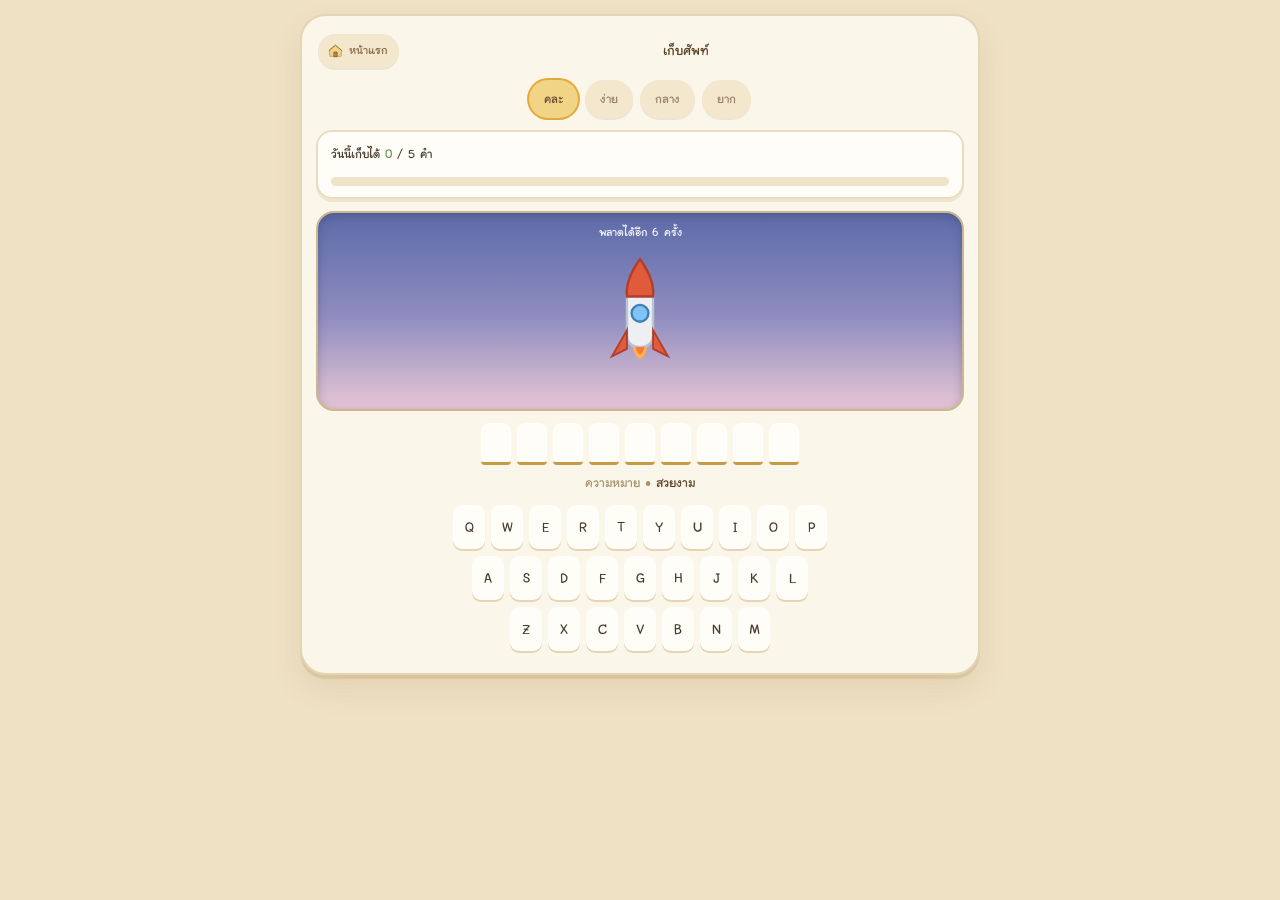
==== english/index.html @ 71263cd8 "english/ เกมเก็บศัพท์ (กู้ภัยจรวด) + คลังคำ 320 คำ - data/english/words.json 320 คำ (ง่าย 115 · กลาง" ====
<!DOCTYPE html>
<!-- ══════════════════════════════════════════════════════════
     english/index.html — เกมเก็บศัพท์ (กู้ภัยจรวด)
     ทายตัวอักษรให้ครบก่อนจรวดพัง · อ่านคำจาก ../data/english/words.json
     ══════════════════════════════════════════════════════════ -->
<html lang="th">
<head>
<meta charset="utf-8">
<meta name="viewport" content="width=device-width,initial-scale=1,viewport-fit=cover">
<title>เก็บศัพท์ • Study Valley</title>
<meta name="theme-color" content="#F1D486">
<link rel="manifest" href="../manifest.json">
<link rel="apple-touch-icon" href="../assets/apple-touch-icon.png">
<meta name="apple-mobile-web-app-capable" content="yes">
<meta name="apple-mobile-web-app-status-bar-style" content="default">
<meta name="apple-mobile-web-app-title" content="Study Valley">
<link rel="stylesheet" href="../assets/app.css">
<link rel="stylesheet" href="../assets/eng.css">
</head>
<body>
<div class="wrap">
<div class="panel">

  <div class="setbar">
    <a class="backlink" id="homelink" href="../index.html">หน้าแรก</a>
    <div class="settitle">เก็บศัพท์</div>
    <div class="streak" id="streak" style="display:none"></div>
  </div>

  <div class="lvchips" id="lvchips"></div>

  <div class="card daily">
    <div class="dailytop">
      <div>วันนี้เก็บได้ <b id="dailyN">0</b> / <span id="dailyGoal">5</span> คำ</div>
      <div class="dailydone" id="dailyDone" style="display:none">ครบเป้าแล้ว</div>
    </div>
    <div class="pbar"><i id="dailyfill" style="width:0%"></i></div>
  </div>

  <div class="stage" id="stage"></div>

  <div class="slots" id="slots"></div>
  <div class="hinttext" id="hinttext"></div>
  <button class="speakbtn" id="speakBtn" style="display:none"></button>

  <div class="keyboard" id="keyboard"></div>

  <div class="engnav" id="engnav" style="display:none">
    <button class="btn primary" id="nextBtn">คำถัดไป</button>
  </div>

</div>
</div>
<script src="../assets/art.js"></script>
<script src="../assets/eng.js"></script>
</body>
</html>
---- assets/app.css ----
/* ═══════════════════════════════════════════
   assets/app.css  —  DESIGN TOKENS
   ═══════════════════════════════════════════ */
@font-face{
  font-family:'Layiji';
  src:url('fonts/Layiji.woff2') format('woff2');
  font-weight:400 800;
  font-display:block;
  size-adjust:112%;   /* ชดเชยตัวอักษร Layiji ที่เล็กกว่าปกติ */
}
:root{
  /* พื้น */
  --paper:#EFE1C4;   --panel:#FBF6EA;   --card:#FFFDF7;
  --line:#E6D4B2;    --line-2:#EBDCC0;  --rule:#EADBBE;
  /* ตัวอักษร */
  --ink:#4A3A2E;     --ink-hi:#5C4326;  --muted:#A8926E;  --dim:#B09A78;
  /* ทอง */
  --gold:#F1D486;    --gold-d:#E4A93C;  --gold-x:#C08A28;
  --gold-pale:#FBEFC9; --gold-ring:#ECD08A; --gold-ink:#8A5A1E;
  --wood:#6B4A2E;    --wood-d:#4E331F;  --wood-l:#8A6A48;
  /* ชิป */
  --tan:#F3E7CE;     --tan-ink:#9A8468;
  /* สถานะ */
  --green:#8FBE6E;   --green-x:#6E9B50; --green-ink:#5E8B4B;
  --green-pale:#EAF2DC; --green-ring:#CADFB4;
  --rose:#FBE3E4;    --rose-ink:#C56C77; --rose-ring:#F0C3C7;
  --blue:#E1EEF3;    --blue-ink:#4E90AF; --blue-ring:#BFE0EC;
  --plum:#F0E9F8;    --plum-ink:#8A6DB3;
  /* เงาแข็ง = ลายเซ็นของธีม */
  --lift-1:0 3px 0 rgba(190,160,110,.20);
  --lift-2:0 4px 0 rgba(190,160,110,.30), 0 14px 30px rgba(120,90,40,.10);
}
*{box-sizing:border-box}
html,body{margin:0}
body{
  background:var(--paper); color:var(--ink); line-height:1.5;
  font-family:'Layiji',-apple-system,'Segoe UI',sans-serif;
  -webkit-font-smoothing:antialiased; -webkit-tap-highlight-color:transparent;
}
button,input,select,textarea{font-family:inherit}
input,select,textarea{line-height:1.5}
a{color:inherit;text-decoration:none}
svg{display:block}   /* กัน baseline gap เวลารูปอยู่ข้างข้อความ */
::selection{background:var(--gold)}
@keyframes twinkle{0%,100%{opacity:.35;transform:rotate(45deg) scale(.85)}50%{opacity:1;transform:rotate(45deg) scale(1)}}

/* ── โครง ── */
.wrap{padding:14px 12px 44px}
.panel{max-width:680px;margin:0 auto;background:var(--panel);border:2px solid var(--line);
       border-radius:26px;box-shadow:var(--lift-2);padding:16px 14px 22px}
.brand{display:flex;align-items:center;justify-content:center;gap:10px;margin:6px 0 14px}
.brand h1{margin:0;font-size:31px;font-weight:800;color:var(--ink-hi);letter-spacing:.3px}
.spark{width:12px;height:12px;border-radius:2px;transform:rotate(45deg);animation:twinkle 2.6s ease-in-out infinite}

/* ── ป้ายริบบิ้น (หัวข้อ) ── */
.ribbon{display:flex;justify-content:center;margin:28px 0 14px}
.ribbon > span{position:relative;background:var(--gold);color:var(--wood);font-weight:800;
  font-size:19.5px;padding:8px 24px;border-radius:9px;
  box-shadow:0 0 0 3px #F8E7B2, 0 3px 0 rgba(150,100,40,.3)}
.ribbon > span::before,.ribbon > span::after{content:'';position:absolute;top:50%;
  transform:translateY(-50%);border:11px solid transparent}
.ribbon > span::before{left:-15px;border-right:13px solid #C99A45}
.ribbon > span::after{right:-15px;border-left:13px solid #C99A45}

/* ── การ์ด ── */
.card{background:var(--card);border:2px solid var(--line-2);border-radius:16px;
      padding:12px;box-shadow:var(--lift-1)}
.row{display:flex;align-items:center;gap:11px}
.stack{display:flex;flex-direction:column;gap:10px}
.grid{display:flex;flex-wrap:wrap;gap:10px}

/* ── ชิป / แท็ก ── */
.chip{font-weight:700;font-size:12.5px;padding:2px 9px;border-radius:20px;white-space:nowrap}
.chip.gold{background:var(--gold-pale);color:var(--gold-ink);box-shadow:0 0 0 1.5px var(--gold-ring)}
.chip.green{background:var(--green-pale);color:var(--green-ink);box-shadow:0 0 0 1.5px var(--green-ring)}
.chip.rose{background:var(--rose);color:var(--rose-ink);box-shadow:0 0 0 1.5px var(--rose-ring)}
.chip.blue{background:var(--blue);color:var(--blue-ink);box-shadow:0 0 0 1.5px var(--blue-ring)}
.chip.plain{background:var(--tan);color:#7A6A58;box-shadow:none;font-weight:600}

/* ── ปุ่ม ── */
.btn{border:0;border-radius:11px;padding:10px 14px;font-weight:700;font-size:16px;cursor:pointer;
     min-height:44px}
.btn.primary{background:var(--green);color:#fff;font-weight:800;box-shadow:0 3px 0 var(--green-x)}
.btn.soft{background:var(--tan);color:var(--wood-l);box-shadow:0 3px 0 rgba(150,100,40,.14)}
.btn.pill{border-radius:22px;padding:7px 15px;min-height:0;font-size:16px;
          display:inline-flex;align-items:center;gap:7px}
.btn.on{background:var(--gold);color:var(--wood);box-shadow:0 0 0 2px var(--gold-d)}
.btn.off{background:var(--tan);color:var(--tan-ink);box-shadow:0 2px 0 rgba(150,100,40,.12)}
.btn.danger{background:var(--rose-ink);color:#fff;box-shadow:none}
.btn.dash{border:2px dashed #D9C08A;background:#FBF1D8;color:#9A6E2E;border-radius:15px;
          width:100%;padding:12px}
.btn:active{transform:translateY(1px)}

/* ── โปรไฟล์ ── */
.avatar{width:58px;height:58px;flex:0 0 58px;border-radius:15px;background:#F5EAD2;
        box-shadow:inset 0 0 0 2px var(--line);display:flex;align-items:center;
        justify-content:center;font-size:35px;cursor:pointer;overflow:hidden}
.nameIn{width:100%;border:0;background:transparent;font-weight:700;font-size:22px;
        color:var(--ink);outline:none;line-height:1.5;padding:2px 0}
.lvbox{flex:0 0 auto;text-align:center;background:var(--gold);border-radius:14px;
       padding:7px 12px;box-shadow:0 0 0 2px var(--gold-ring)}
.lvbox b{display:block;font-size:23px;color:var(--wood);line-height:1}
.lvbox small{font-weight:700;font-size:12px;color:var(--gold-ink)}

/* ── แถบเลเวล ── */
.lvbar{position:relative;height:16px;background:#EDE0C6;border-radius:9px;margin:14px 6px 4px;
       box-shadow:inset 0 0 0 2px #E2D2B0}
.lvfill{height:100%;border-radius:9px;background:linear-gradient(90deg,#F6D372,#E4A93C);
        transition:width .6s}
.hero{position:absolute;top:50%;transform:translate(-50%,-50%);width:26px;height:26px;
      border-radius:9px;background:var(--gold);box-shadow:0 0 0 2px var(--gold-d),0 2px 4px rgba(0,0,0,.16);
      display:flex;align-items:center;justify-content:center;font-size:16px;transition:left .6s}
.hint{text-align:center;font-size:13px;color:var(--muted);margin-bottom:4px}

/* ── progress เล็ก ── */
.pbar{height:9px;background:#EFE3C8;border-radius:6px;margin-top:11px;overflow:hidden}
.pbar > i{display:block;height:100%;border-radius:6px;
          background:linear-gradient(90deg,#F6D372,#E4A93C);transition:width .6s}

/* ── กล่องว่าง ── */
.empty{text-align:center;color:var(--muted);font-size:15.5px;background:var(--card);
       border:2px dashed #E0CFAC;border-radius:15px;padding:18px}
.field{width:100%;border:2px solid var(--line);background:var(--panel);border-radius:10px;
       padding:9px 11px;font-size:16px;color:var(--ink);outline:none}
.msg{text-align:center;font-size:14.5px;color:#9A8468;margin-top:12px;min-height:20px}
.tile{width:46px;height:46px;flex:0 0 46px;border-radius:12px;background:#F5EAD2;
      box-shadow:inset 0 0 0 2px var(--line);display:flex;align-items:center;
      justify-content:center;font-size:24px}
---- assets/eng.css ----
/* ═══════════════════════════════════════════
   assets/eng.css — เกมเก็บศัพท์ (โหลดคู่กับ app.css)
   ═══════════════════════════════════════════ */

/* แถบบน (ใช้ .setbar/.backlink/.settitle จาก set.css ไม่ได้ — นิยามซ้ำเฉพาะที่ใช้) */
.setbar{display:flex;align-items:center;gap:10px;margin:2px 2px 12px}
.backlink{flex:0 0 auto;display:inline-flex;align-items:center;gap:5px;font-weight:700;font-size:14.5px;
  color:var(--wood-l);background:var(--tan);padding:6px 12px 6px 9px;border-radius:20px;box-shadow:0 2px 0 rgba(150,100,40,.12)}
.backlink svg{width:17px;height:17px}
.settitle{flex:1;min-width:0;font-weight:800;font-size:17px;color:var(--ink-hi);text-align:center}
.streak{flex:0 0 auto;display:inline-flex;align-items:center;gap:4px;font-weight:800;font-size:15px;color:var(--gold-ink);
  background:var(--gold-pale);padding:5px 11px;border-radius:14px;box-shadow:0 0 0 1.5px var(--gold-ring)}

/* ── ชิประดับ ── */
.lvchips{display:flex;gap:7px;flex-wrap:wrap;justify-content:center;margin-bottom:12px}
.lvchip{border:0;border-radius:20px;padding:7px 15px;font-weight:700;font-size:15px;cursor:pointer;min-height:38px;
  background:var(--tan);color:var(--tan-ink);box-shadow:0 2px 0 rgba(150,100,40,.12)}
.lvchip.on{background:var(--gold);color:var(--wood);box-shadow:0 0 0 2px var(--gold-d)}

/* ── เป้ารายวัน ── */
.daily{padding:11px 13px}
.dailytop{display:flex;align-items:center;justify-content:space-between;font-weight:700;font-size:15.5px;color:var(--ink);margin-bottom:8px}
.dailytop b{color:var(--green-ink)}
.dailydone{font-size:14px;color:var(--green-ink);font-weight:700}

/* ── เวทีจรวด ── */
.stage{position:relative;overflow:hidden;border:2px solid #C9B78E;border-radius:18px;margin:12px 0;padding:10px;
  min-height:200px;display:flex;flex-direction:column;align-items:center;justify-content:center;
  background:linear-gradient(180deg,#5C6BA8 0%,#8E8CC0 52%,#E7C6D4 100%);box-shadow:inset 0 2px 10px rgba(40,30,70,.25)}
.stage .lives{position:absolute;top:9px;left:0;right:0;text-align:center;font-weight:700;font-size:14px;color:#FFF;opacity:.92}
.rocket{margin-top:14px;transition:transform .5s}
@keyframes launchUp{0%{transform:translateY(0)}100%{transform:translateY(-150px)}}
.rocket.launch{animation:launchUp 1.1s ease-in .35s forwards}

/* ── ช่องอักษร ── */
.slots{display:flex;gap:6px;justify-content:center;flex-wrap:wrap;margin:6px 0}
.slot{width:30px;height:42px;display:flex;align-items:center;justify-content:center;
  border-bottom:3px solid #C99A45;background:var(--card);border-radius:8px 8px 4px 4px;
  font-weight:800;font-size:24px;color:var(--ink)}
.slot.gap{width:14px;border:0;background:transparent}
.slot.missed{color:var(--rose-ink)}
@keyframes pop{0%{transform:scale(.6);opacity:.3}100%{transform:scale(1);opacity:1}}
.slot.hit{animation:pop .25s}

.hinttext{text-align:center;font-size:16px;color:var(--muted);margin:6px 0 10px}
.hinttext b{color:var(--ink-hi)}

/* ── ปุ่มฟังเสียง ── */
.speakbtn{display:inline-flex;align-items:center;gap:7px;margin:0 auto 10px;border:0;cursor:pointer;
  background:var(--blue);color:var(--blue-ink);font-weight:700;font-size:14.5px;padding:8px 15px;border-radius:20px;
  box-shadow:0 0 0 1.5px var(--blue-ring)}
.engnav{display:flex;gap:9px;margin-top:6px}
.engnav .btn{flex:1}

/* ── ผลท้ายรอบ ── */
.engresult{display:inline-flex;align-items:center;gap:8px;justify-content:center;font-weight:800;font-size:16px;
  padding:9px 15px;border-radius:14px;line-height:1.35}
.engresult.ok{background:var(--green-pale);color:var(--green-ink)}
.engresult.no{background:var(--rose);color:var(--rose-ink)}
.engresult svg{flex:0 0 auto}

/* ── คีย์บอร์ด ── */
.keyboard{display:flex;flex-direction:column;gap:7px;align-items:center;margin-top:4px}
.krow{display:flex;gap:6px;justify-content:center}
.kbtn{width:32px;height:44px;border:0;border-radius:9px;background:var(--card);color:var(--ink);
  font-weight:800;font-size:17px;cursor:pointer;box-shadow:0 2px 0 var(--line);flex:0 0 auto}
.kbtn:active{transform:translateY(1px)}
.kbtn.right{background:var(--green);color:#fff;box-shadow:0 2px 0 var(--green-x)}
.kbtn.wrong{background:#E9DCC4;color:var(--dim);box-shadow:none}
.kbtn:disabled{cursor:default}
@media (max-width:380px){ .kbtn{width:29px;height:42px;font-size:16px} }
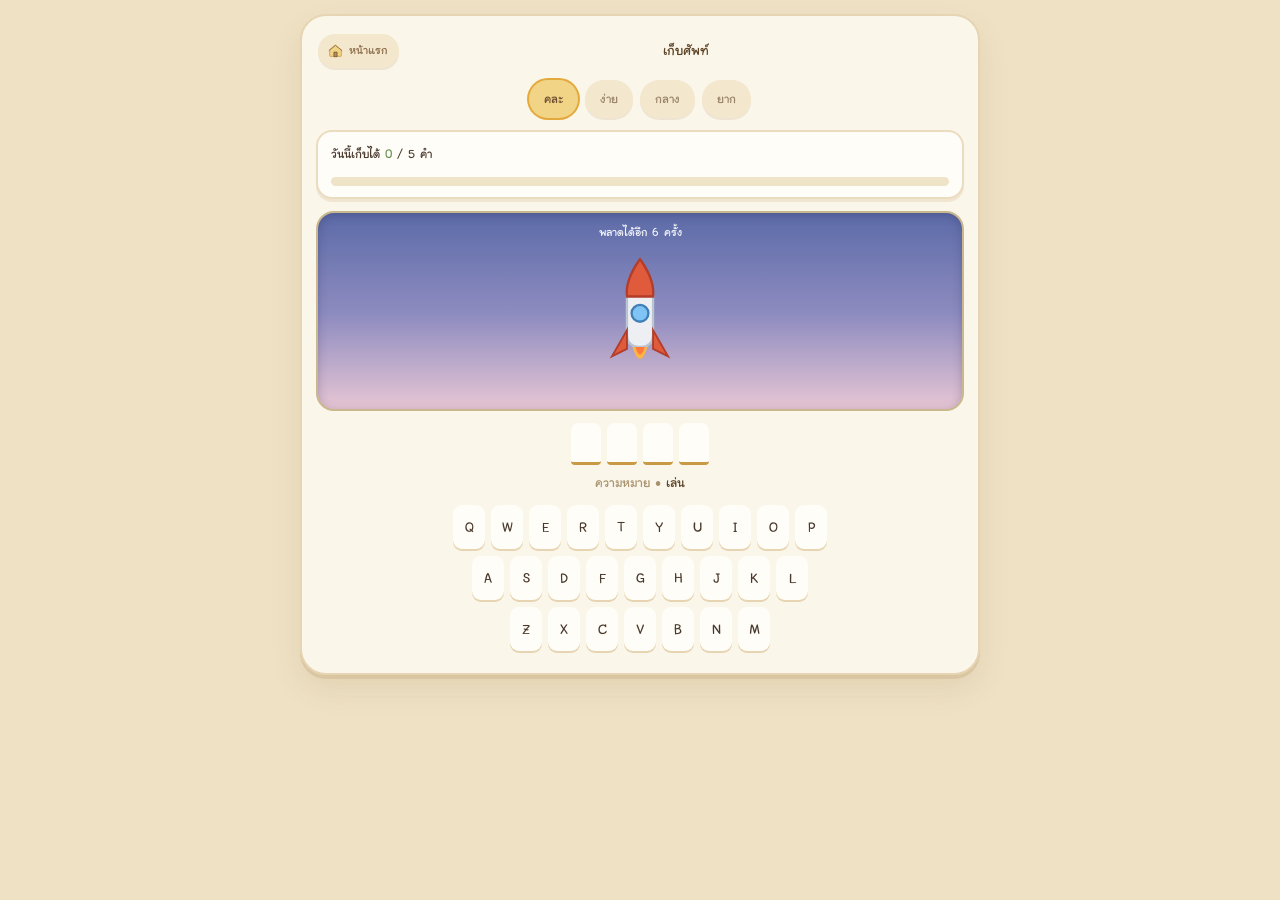
==== commit 150f5af9: "ระบบ EXP ใหม่: เน้นสม่ำเสมอ + cap รายวัน (ยุติธรรมข้ามชั้น) assets/xp.js — โมดูล XP กลาง ใช้ร่วมทุกห" ====
--- a/english/index.html
+++ b/english/index.html
@@ -52,6 +52,7 @@
 </div>
 </div>
 <script src="../assets/art.js"></script>
+<script src="../assets/xp.js"></script>
 <script src="../assets/eng.js"></script>
 </body>
 </html>
